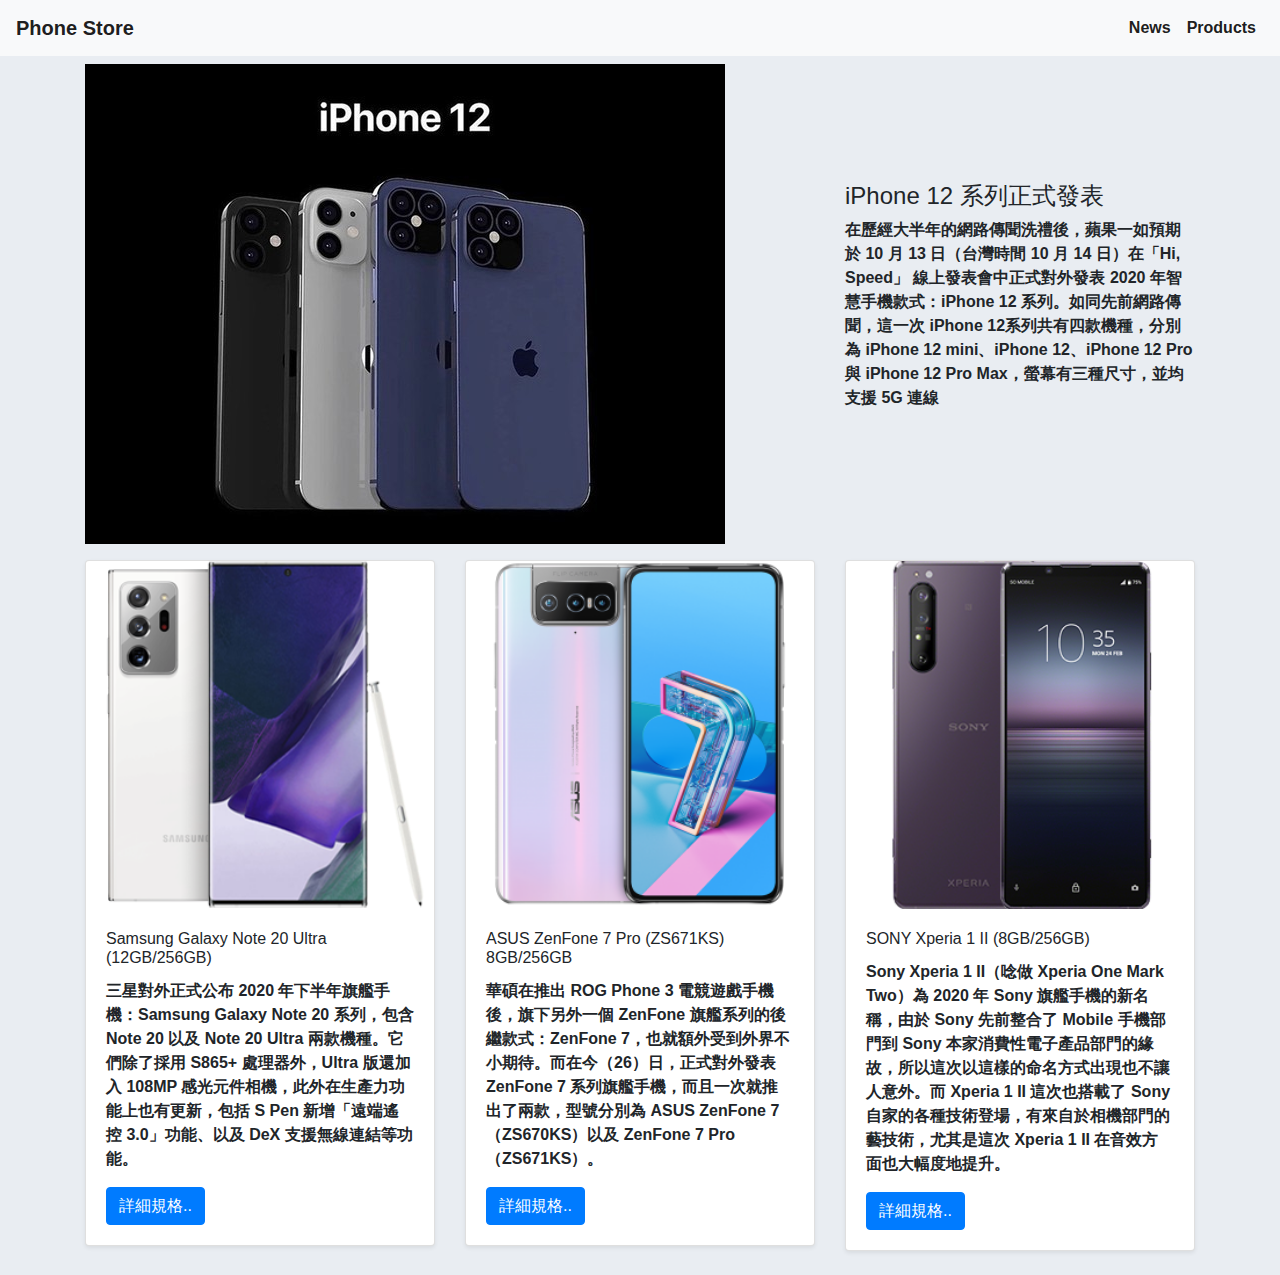
==== index.html @ 59107de8 "initialize" ====
<!doctype html>
<html>
  <head>
    <title>Phone Store</title>
    <!-- Required meta tags -->
    <meta charset="utf-8">
    <meta name="viewport" content="width=device-width, initial-scale=1, shrink-to-fit=no">

    <!-- Bootstrap CSS -->
    <link rel="stylesheet" href="https://stackpath.bootstrapcdn.com/bootstrap/4.3.1/css/bootstrap.min.css" integrity="sha384-ggOyR0iXCbMQv3Xipma34MD+dH/1fQ784/j6cY/iJTQUOhcWr7x9JvoRxT2MZw1T" crossorigin="anonymous">

    <!--Style C-->
    <link rel="stylesheet" href="css/style.css">
  </head>
  <body>
    <nav class="navbar navbar-expand-sm navbar-light bg-light">
        <a class="navbar-brand" href="index.html">Phone Store</a>
        <button class="navbar-toggler d-lg-none" type="button" data-toggle="collapse" data-target="#collapsibleNavId" aria-controls="collapsibleNavId"
            aria-expanded="false" aria-label="Toggle navigation">
            <span class="navbar-toggler-icon"></span>
        </button>
        <div class="collapse navbar-collapse" id="collapsibleNavId">
            <ul class="navbar-nav mt-2 mt-lg-0 ml-auto">
                <li class="nav-item active">
                    <a class="nav-link" href="#">News</a>
                </li>
                <li class="nav-item active">
                    <a class="nav-link" href="product-list.html">Products</a>
                </li>
            </ul>
        </div>
    </nav>

    <div class="container">
        <div class="row mt-2">
            <div class="col-md-8">
                <img src="images/hero.jpg" class="img-fluid" alt="">
            </div>
            <div class="col-md-4 m-auto">
                <h4>iPhone 12 系列正式發表</h4>
                <p>在歷經大半年的網路傳聞洗禮後，蘋果一如預期於 10 月 13 日（台灣時間 10 月 14 日）在「Hi, Speed」
                    線上發表會中正式對外發表 2020 年智慧手機款式：iPhone 12 系列。如同先前網路傳聞，這一次 iPhone 12系列共有四款機種，分別為 iPhone 12 mini、iPhone 12、iPhone 12 Pro 與 iPhone 12 Pro Max，螢幕有三種尺寸，並均支援 5G 連線</p>
            </div>
        </div>
        <div class="row mt-3">
            <div class="col-md-4">
                <div class="card mb-4 shadow-sm">
                    <img class="card-img-top" src="images/Samsung.png" alt="">
                    <div class="card-body">
                        <h6 class="card-title">Samsung Galaxy Note 20 Ultra (12GB/256GB)</h6>
                        <p class="card-text">三星對外正式公布 2020 年下半年旗艦手機：Samsung Galaxy Note 20 系列，包含 Note 20 以及 Note 20 Ultra 兩款機種。它們除了採用 S865+ 處理器外，Ultra 版還加入 108MP 感光元件相機，此外在生產力功能上也有更新，包括 S Pen 新增「遠端遙控 3.0」功能、以及 DeX 支援無線連結等功能。</p>
                        <div class="d-flex justify-content-between align-items-center">
                            <div class="btn-group">
                                <a name="" id="" class="btn btn-primary" href="#" role="button">詳細規格..</a>
                            </div>
                        </div>
                    </div>
                </div>
            </div>
            <div class="col-md-4">
                <div class="card mb-4 shadow-sm">
                    <img class="card-img-top" src="images/Asus.png" alt="">
                    <div class="card-body">
                        <h6 class="card-title">ASUS ZenFone 7 Pro (ZS671KS) 8GB/256GB</h6>
                        <p class="card-text">華碩在推出 ROG Phone 3 電競遊戲手機後，旗下另外一個 ZenFone 旗艦系列的後繼款式：ZenFone 7，也就額外受到外界不小期待。而在今（26）日，正式對外發表 ZenFone 7 系列旗艦手機，而且一次就推出了兩款，型號分別為 ASUS ZenFone 7（ZS670KS）以及 ZenFone 7 Pro（ZS671KS）。</p>
                        <div class="d-flex justify-content-between align-items-center">
                            <div class="btn-group">
                                <a name="" id="" class="btn btn-primary" href="#" role="button">詳細規格..</a>
                            </div>
                        </div>
                    </div>
                </div>
            </div>
            <div class="col-md-4">
                <div class="card mb-4 shadow-sm">
                    <img class="card-img-top" src="images/Sony.png" alt="">
                    <div class="card-body">
                        <h6 class="card-title">SONY Xperia 1 II (8GB/256GB)</h6>
                        <p class="card-text">Sony Xperia 1 II（唸做 Xperia One Mark Two）為 2020 年 Sony 旗艦手機的新名稱，由於 Sony 先前整合了 Mobile 手機部門到 Sony 本家消費性電子產品部門的緣故，所以這次以這樣的命名方式出現也不讓人意外。而 Xperia 1 II 這次也搭載了 Sony 自家的各種技術登場，有來自於相機部門的藝技術，尤其是這次 Xperia 1 II 在音效方面也大幅度地提升。</p>
                        <div class="d-flex justify-content-between align-items-center">
                            <div class="btn-group">
                                <a name="" id="" class="btn btn-primary" href="#" role="button">詳細規格..</a>
                            </div>
                        </div>
                    </div>
                </div>
            </div>
        
        </div>
    </div>


    <!-- Optional JavaScript -->
    <!-- jQuery first, then Popper.js, then Bootstrap JS -->
    <script src="https://code.jquery.com/jquery-3.3.1.slim.min.js" integrity="sha384-q8i/X+965DzO0rT7abK41JStQIAqVgRVzpbzo5smXKp4YfRvH+8abtTE1Pi6jizo" crossorigin="anonymous"></script>
    <script src="https://cdnjs.cloudflare.com/ajax/libs/popper.js/1.14.7/umd/popper.min.js" integrity="sha384-UO2eT0CpHqdSJQ6hJty5KVphtPhzWj9WO1clHTMGa3JDZwrnQq4sF86dIHNDz0W1" crossorigin="anonymous"></script>
    <script src="https://stackpath.bootstrapcdn.com/bootstrap/4.3.1/js/bootstrap.min.js" integrity="sha384-JjSmVgyd0p3pXB1rRibZUAYoIIy6OrQ6VrjIEaFf/nJGzIxFDsf4x0xIM+B07jRM" crossorigin="anonymous"></script>
  </body>
</html>
---- css/style.css ----
body {
    background-color: #e9edf2 !important;
    font-weight: 600;
}

.brand {
    margin-top: 20px;
    height: 300px;
    font-size: 20px;
    background-color: black;
    padding: 20px 15px;   
}

.brand ul {
    list-style: none;
    padding: 0;
    margin: 40px 0;
    
}

.brand li {
    text-align: center;
    margin-bottom: 10px;
}
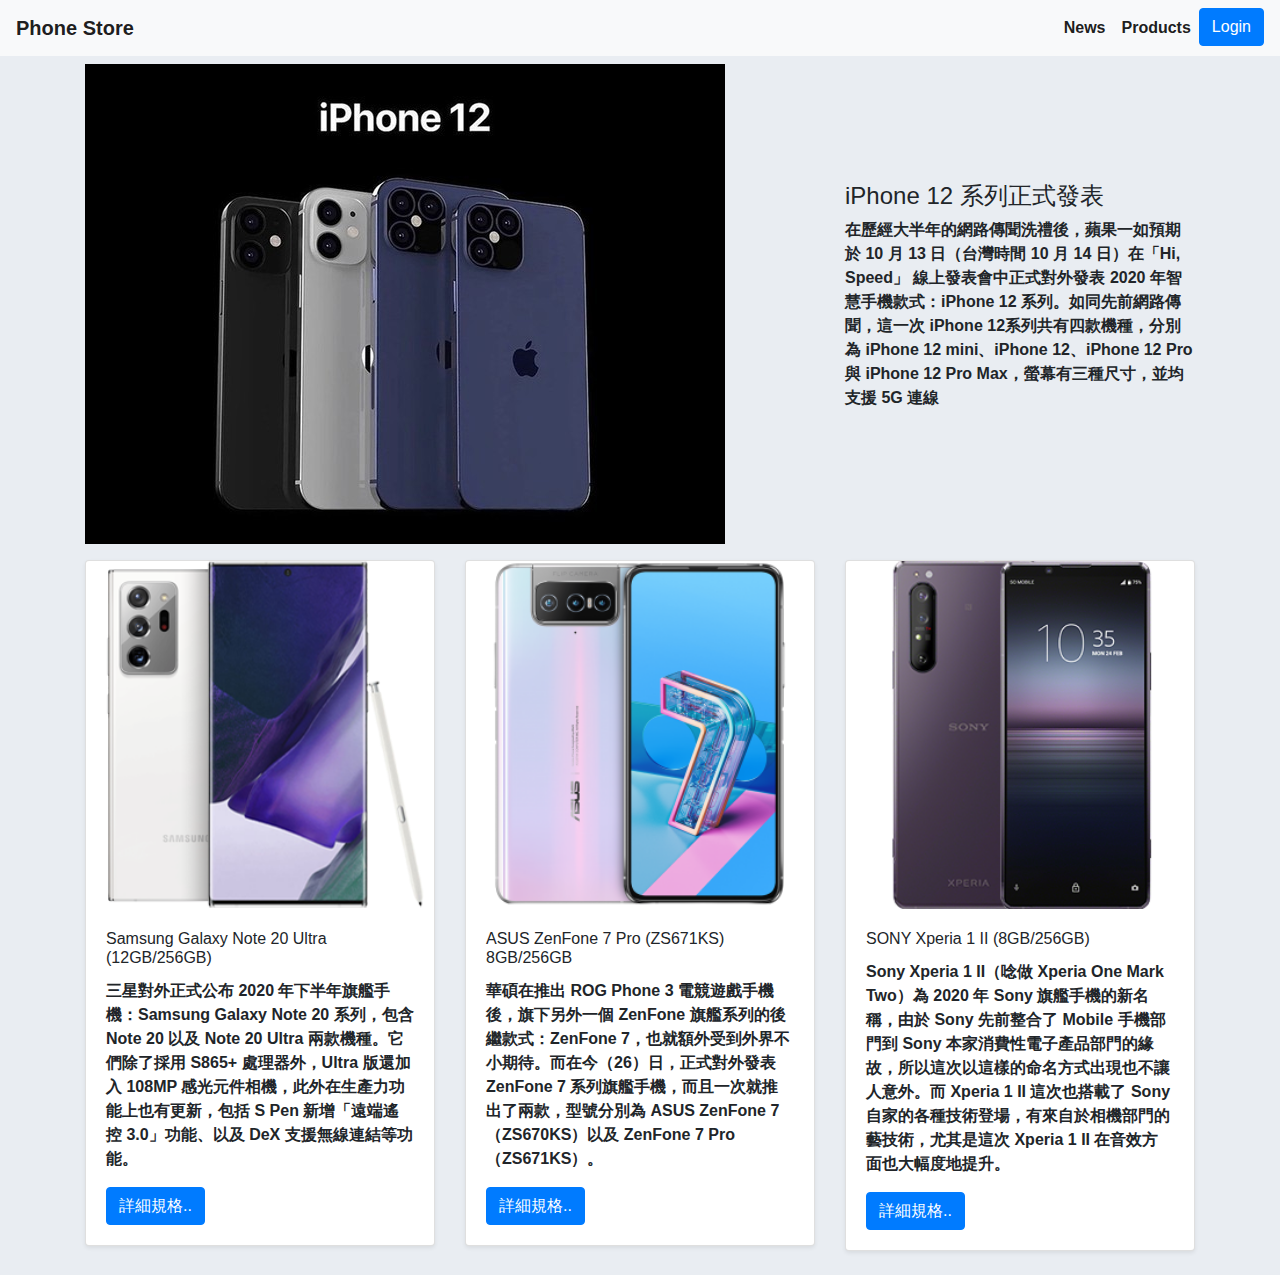
==== commit 4c27446a: "beta2" ====
--- a/index.html
+++ b/index.html
@@ -1,99 +1,117 @@
 <!doctype html>
 <html>
-  <head>
-    <title>Phone Store</title>
-    <!-- Required meta tags -->
-    <meta charset="utf-8">
-    <meta name="viewport" content="width=device-width, initial-scale=1, shrink-to-fit=no">
+    <head>
+        <title>Phone Store</title>
+        <!-- Required meta tags -->
+        <meta charset="utf-8">
+        <meta name="viewport" content="width=device-width, initial-scale=1, shrink-to-fit=no">
 
-    <!-- Bootstrap CSS -->
-    <link rel="stylesheet" href="https://stackpath.bootstrapcdn.com/bootstrap/4.3.1/css/bootstrap.min.css" integrity="sha384-ggOyR0iXCbMQv3Xipma34MD+dH/1fQ784/j6cY/iJTQUOhcWr7x9JvoRxT2MZw1T" crossorigin="anonymous">
+        <!-- Bootstrap CSS -->
+        <link rel="stylesheet" href="https://stackpath.bootstrapcdn.com/bootstrap/4.3.1/css/bootstrap.min.css"
+            integrity="sha384-ggOyR0iXCbMQv3Xipma34MD+dH/1fQ784/j6cY/iJTQUOhcWr7x9JvoRxT2MZw1T" crossorigin="anonymous">
 
-    <!--Style C-->
-    <link rel="stylesheet" href="css/style.css">
-  </head>
-  <body>
-    <nav class="navbar navbar-expand-sm navbar-light bg-light">
-        <a class="navbar-brand" href="index.html">Phone Store</a>
-        <button class="navbar-toggler d-lg-none" type="button" data-toggle="collapse" data-target="#collapsibleNavId" aria-controls="collapsibleNavId"
-            aria-expanded="false" aria-label="Toggle navigation">
-            <span class="navbar-toggler-icon"></span>
-        </button>
-        <div class="collapse navbar-collapse" id="collapsibleNavId">
-            <ul class="navbar-nav mt-2 mt-lg-0 ml-auto">
-                <li class="nav-item active">
-                    <a class="nav-link" href="#">News</a>
-                </li>
-                <li class="nav-item active">
-                    <a class="nav-link" href="product-list.html">Products</a>
-                </li>
-            </ul>
-        </div>
-    </nav>
+        <!-- Custom Style -->
+        <link rel="stylesheet" href="css/style.css">
+    </head>
 
-    <div class="container">
-        <div class="row mt-2">
-            <div class="col-md-8">
-                <img src="images/hero.jpg" class="img-fluid" alt="">
+    <body>
+        <nav class="navbar navbar-expand-sm navbar-light bg-light">
+            <a class="navbar-brand" href="../index.html">Phone Store</a>
+            <button class="navbar-toggler d-lg-none" type="button" data-toggle="collapse" data-target="#collapsibleNavId"
+                aria-controls="collapsibleNavId" aria-expanded="false" aria-label="Toggle navigation">
+                <span class="navbar-toggler-icon"></span>
+            </button>
+            <div class="collapse navbar-collapse" id="collapsibleNavId">
+                <ul class="navbar-nav mt-2 mt-lg-0 ml-auto">
+                    <li class="nav-item active">
+                        <a class="nav-link" href="#">News</a>
+                    </li>
+                    <li class="nav-item active">
+                        <a class="nav-link" href="../product-list.html">Products</a>
+                    </li>
+                    <li class="nav-item active login-btn">
+                        <a href="login.html" class="btn btn-primary">Login</a>
+                    </li>
+                </ul>
             </div>
-            <div class="col-md-4 m-auto">
-                <h4>iPhone 12 系列正式發表</h4>
-                <p>在歷經大半年的網路傳聞洗禮後，蘋果一如預期於 10 月 13 日（台灣時間 10 月 14 日）在「Hi, Speed」
-                    線上發表會中正式對外發表 2020 年智慧手機款式：iPhone 12 系列。如同先前網路傳聞，這一次 iPhone 12系列共有四款機種，分別為 iPhone 12 mini、iPhone 12、iPhone 12 Pro 與 iPhone 12 Pro Max，螢幕有三種尺寸，並均支援 5G 連線</p>
+        </nav>
+
+        <div class="container">
+            <div class="row mt-2">
+                <div class="col-md-8">
+                    <img src="images/hero.jpg" class="img-fluid" alt="">
+                </div>
+                <div class="col-md-4 m-auto">
+                    <h4>iPhone 12 系列正式發表</h4>
+                    <p>在歷經大半年的網路傳聞洗禮後，蘋果一如預期於 10 月 13 日（台灣時間 10 月 14 日）在「Hi, Speed」
+                        線上發表會中正式對外發表 2020 年智慧手機款式：iPhone 12 系列。如同先前網路傳聞，這一次 iPhone 12系列共有四款機種，分別為 iPhone 12 mini、iPhone
+                        12、iPhone 12 Pro 與 iPhone 12 Pro Max，螢幕有三種尺寸，並均支援 5G 連線</p>
+                </div>
             </div>
-        </div>
-        <div class="row mt-3">
-            <div class="col-md-4">
-                <div class="card mb-4 shadow-sm">
-                    <img class="card-img-top" src="images/Samsung.png" alt="">
-                    <div class="card-body">
-                        <h6 class="card-title">Samsung Galaxy Note 20 Ultra (12GB/256GB)</h6>
-                        <p class="card-text">三星對外正式公布 2020 年下半年旗艦手機：Samsung Galaxy Note 20 系列，包含 Note 20 以及 Note 20 Ultra 兩款機種。它們除了採用 S865+ 處理器外，Ultra 版還加入 108MP 感光元件相機，此外在生產力功能上也有更新，包括 S Pen 新增「遠端遙控 3.0」功能、以及 DeX 支援無線連結等功能。</p>
-                        <div class="d-flex justify-content-between align-items-center">
-                            <div class="btn-group">
-                                <a name="" id="" class="btn btn-primary" href="#" role="button">詳細規格..</a>
+            <div class="row mt-3">
+                <div class="col-md-4">
+                    <div class="card mb-4 shadow-sm">
+                        <img class="card-img-top" src="images/Samsung.png" alt="">
+                        <div class="card-body">
+                            <h6 class="card-title">Samsung Galaxy Note 20 Ultra (12GB/256GB)</h6>
+                            <p class="card-text">三星對外正式公布 2020 年下半年旗艦手機：Samsung Galaxy Note 20 系列，包含 Note 20 以及 Note 20
+                                Ultra 兩款機種。它們除了採用 S865+ 處理器外，Ultra 版還加入 108MP 感光元件相機，此外在生產力功能上也有更新，包括 S Pen 新增「遠端遙控
+                                3.0」功能、以及 DeX 支援無線連結等功能。</p>
+                            <div class="d-flex justify-content-between align-items-center">
+                                <div class="btn-group">
+                                    <a name="" id="" class="btn btn-primary" href="#" role="button">詳細規格..</a>
+                                </div>
                             </div>
                         </div>
                     </div>
                 </div>
-            </div>
-            <div class="col-md-4">
-                <div class="card mb-4 shadow-sm">
-                    <img class="card-img-top" src="images/Asus.png" alt="">
-                    <div class="card-body">
-                        <h6 class="card-title">ASUS ZenFone 7 Pro (ZS671KS) 8GB/256GB</h6>
-                        <p class="card-text">華碩在推出 ROG Phone 3 電競遊戲手機後，旗下另外一個 ZenFone 旗艦系列的後繼款式：ZenFone 7，也就額外受到外界不小期待。而在今（26）日，正式對外發表 ZenFone 7 系列旗艦手機，而且一次就推出了兩款，型號分別為 ASUS ZenFone 7（ZS670KS）以及 ZenFone 7 Pro（ZS671KS）。</p>
-                        <div class="d-flex justify-content-between align-items-center">
-                            <div class="btn-group">
-                                <a name="" id="" class="btn btn-primary" href="#" role="button">詳細規格..</a>
+                <div class="col-md-4">
+                    <div class="card mb-4 shadow-sm">
+                        <img class="card-img-top" src="images/Asus.png" alt="">
+                        <div class="card-body">
+                            <h6 class="card-title">ASUS ZenFone 7 Pro (ZS671KS) 8GB/256GB</h6>
+                            <p class="card-text">華碩在推出 ROG Phone 3 電競遊戲手機後，旗下另外一個 ZenFone 旗艦系列的後繼款式：ZenFone
+                                7，也就額外受到外界不小期待。而在今（26）日，正式對外發表 ZenFone 7 系列旗艦手機，而且一次就推出了兩款，型號分別為 ASUS ZenFone 7（ZS670KS）以及
+                                ZenFone 7 Pro（ZS671KS）。</p>
+                            <div class="d-flex justify-content-between align-items-center">
+                                <div class="btn-group">
+                                    <a name="" id="" class="btn btn-primary" href="#" role="button">詳細規格..</a>
+                                </div>
                             </div>
                         </div>
                     </div>
                 </div>
-            </div>
-            <div class="col-md-4">
-                <div class="card mb-4 shadow-sm">
-                    <img class="card-img-top" src="images/Sony.png" alt="">
-                    <div class="card-body">
-                        <h6 class="card-title">SONY Xperia 1 II (8GB/256GB)</h6>
-                        <p class="card-text">Sony Xperia 1 II（唸做 Xperia One Mark Two）為 2020 年 Sony 旗艦手機的新名稱，由於 Sony 先前整合了 Mobile 手機部門到 Sony 本家消費性電子產品部門的緣故，所以這次以這樣的命名方式出現也不讓人意外。而 Xperia 1 II 這次也搭載了 Sony 自家的各種技術登場，有來自於相機部門的藝技術，尤其是這次 Xperia 1 II 在音效方面也大幅度地提升。</p>
-                        <div class="d-flex justify-content-between align-items-center">
-                            <div class="btn-group">
-                                <a name="" id="" class="btn btn-primary" href="#" role="button">詳細規格..</a>
+                <div class="col-md-4">
+                    <div class="card mb-4 shadow-sm">
+                        <img class="card-img-top" src="images/Sony.png" alt="">
+                        <div class="card-body">
+                            <h6 class="card-title">SONY Xperia 1 II (8GB/256GB)</h6>
+                            <p class="card-text">Sony Xperia 1 II（唸做 Xperia One Mark Two）為 2020 年 Sony 旗艦手機的新名稱，由於 Sony
+                                先前整合了 Mobile 手機部門到 Sony 本家消費性電子產品部門的緣故，所以這次以這樣的命名方式出現也不讓人意外。而 Xperia 1 II 這次也搭載了 Sony
+                                自家的各種技術登場，有來自於相機部門的藝技術，尤其是這次 Xperia 1 II 在音效方面也大幅度地提升。</p>
+                            <div class="d-flex justify-content-between align-items-center">
+                                <div class="btn-group">
+                                    <a name="" id="" class="btn btn-primary" href="#" role="button">詳細規格..</a>
+                                </div>
                             </div>
                         </div>
                     </div>
                 </div>
+
             </div>
-        
         </div>
-    </div>
 
 
-    <!-- Optional JavaScript -->
-    <!-- jQuery first, then Popper.js, then Bootstrap JS -->
-    <script src="https://code.jquery.com/jquery-3.3.1.slim.min.js" integrity="sha384-q8i/X+965DzO0rT7abK41JStQIAqVgRVzpbzo5smXKp4YfRvH+8abtTE1Pi6jizo" crossorigin="anonymous"></script>
-    <script src="https://cdnjs.cloudflare.com/ajax/libs/popper.js/1.14.7/umd/popper.min.js" integrity="sha384-UO2eT0CpHqdSJQ6hJty5KVphtPhzWj9WO1clHTMGa3JDZwrnQq4sF86dIHNDz0W1" crossorigin="anonymous"></script>
-    <script src="https://stackpath.bootstrapcdn.com/bootstrap/4.3.1/js/bootstrap.min.js" integrity="sha384-JjSmVgyd0p3pXB1rRibZUAYoIIy6OrQ6VrjIEaFf/nJGzIxFDsf4x0xIM+B07jRM" crossorigin="anonymous"></script>
-  </body>
+        <!-- Optional JavaScript -->
+        <!-- jQuery first, then Popper.js, then Bootstrap JS -->
+        <script src="https://code.jquery.com/jquery-3.3.1.slim.min.js"
+            integrity="sha384-q8i/X+965DzO0rT7abK41JStQIAqVgRVzpbzo5smXKp4YfRvH+8abtTE1Pi6jizo"
+            crossorigin="anonymous"></script>
+        <script src="https://cdnjs.cloudflare.com/ajax/libs/popper.js/1.14.7/umd/popper.min.js"
+            integrity="sha384-UO2eT0CpHqdSJQ6hJty5KVphtPhzWj9WO1clHTMGa3JDZwrnQq4sF86dIHNDz0W1"
+            crossorigin="anonymous"></script>
+        <script src="https://stackpath.bootstrapcdn.com/bootstrap/4.3.1/js/bootstrap.min.js"
+            integrity="sha384-JjSmVgyd0p3pXB1rRibZUAYoIIy6OrQ6VrjIEaFf/nJGzIxFDsf4x0xIM+B07jRM"
+            crossorigin="anonymous"></script>
+    </body>
 </html>--- a/css/style.css
+++ b/css/style.css
@@ -1,24 +1,8 @@
 body {
-    background-color: #e9edf2 !important;
-    font-weight: 600;
+  background-color: #e9edf2 !important;
+  font-weight: 600;
 }
 
-.brand {
-    margin-top: 20px;
-    height: 300px;
-    font-size: 20px;
-    background-color: black;
-    padding: 20px 15px;   
-}
-
-.brand ul {
-    list-style: none;
-    padding: 0;
-    margin: 40px 0;
-    
-}
-
-.brand li {
-    text-align: center;
-    margin-bottom: 10px;
-}
+.login, .signup {
+    padding-top: 3em; 
+ }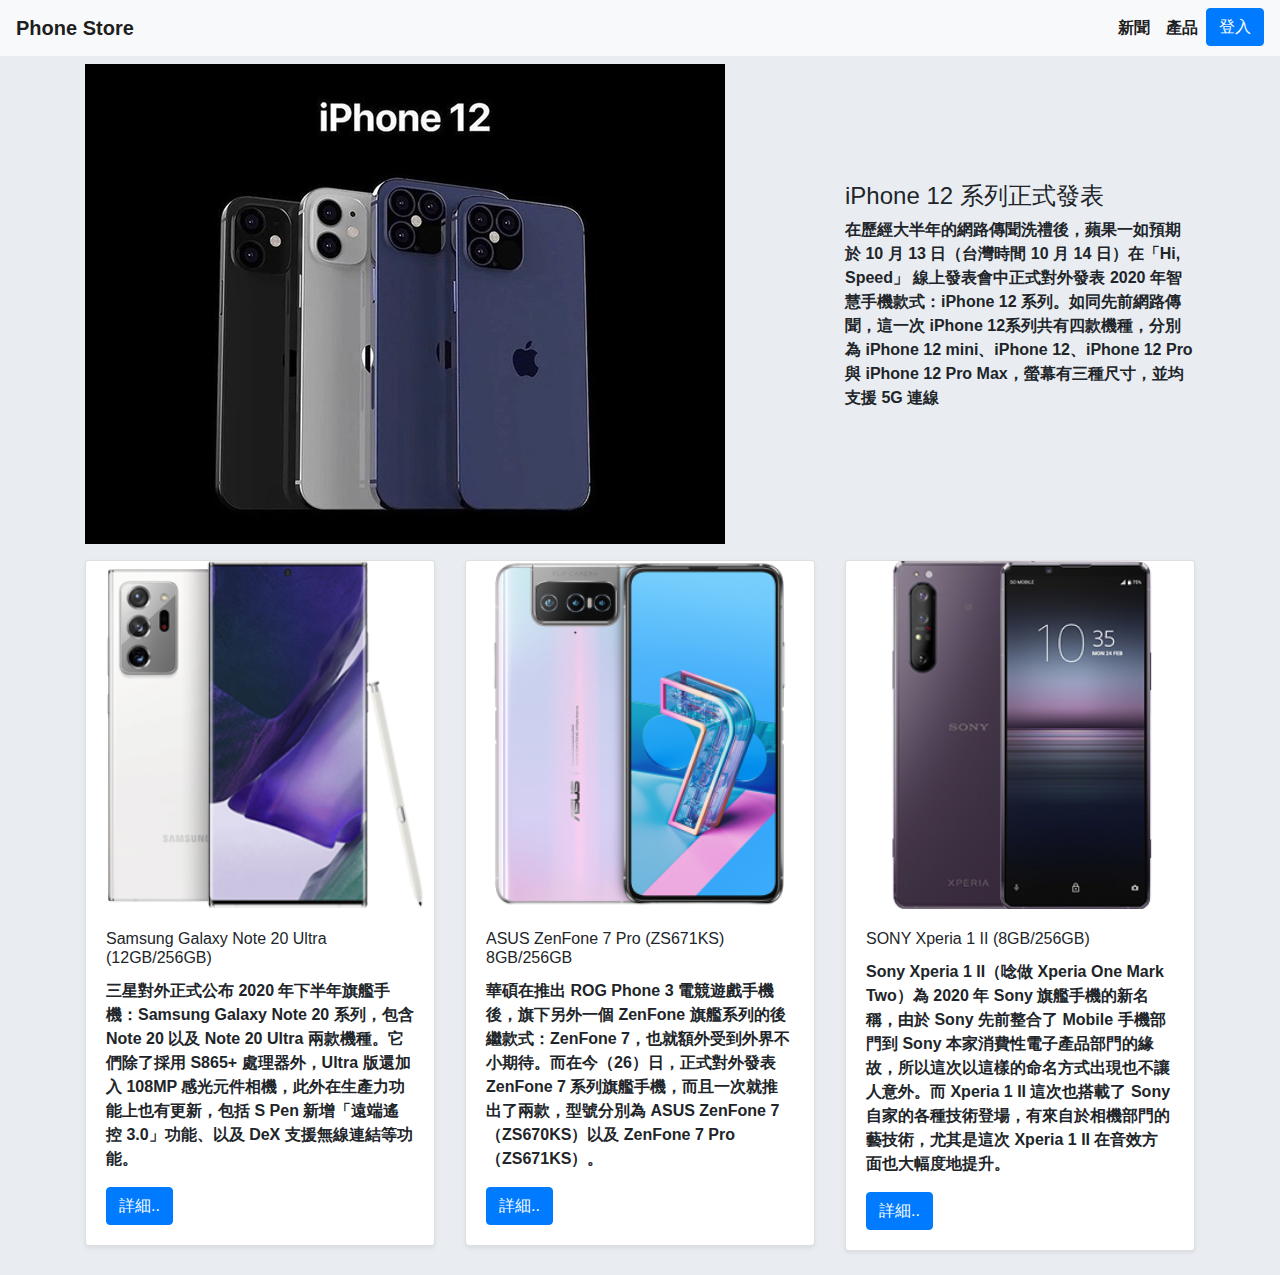
==== commit 83006bdc: "Add product login and not login, change en to ch" ====
--- a/index.html
+++ b/index.html
@@ -24,13 +24,13 @@
             <div class="collapse navbar-collapse" id="collapsibleNavId">
                 <ul class="navbar-nav mt-2 mt-lg-0 ml-auto">
                     <li class="nav-item active">
-                        <a class="nav-link" href="#">News</a>
+                        <a class="nav-link" href="#">新聞</a>
                     </li>
                     <li class="nav-item active">
-                        <a class="nav-link" href="../product-list.html">Products</a>
+                        <a class="nav-link" href="../product-list.html">產品</a>
                     </li>
                     <li class="nav-item active login-btn">
-                        <a href="login.html" class="btn btn-primary">Login</a>
+                        <a href="login.html" class="btn btn-primary">登入</a>
                     </li>
                 </ul>
             </div>
@@ -59,7 +59,7 @@
                                 3.0」功能、以及 DeX 支援無線連結等功能。</p>
                             <div class="d-flex justify-content-between align-items-center">
                                 <div class="btn-group">
-                                    <a name="" id="" class="btn btn-primary" href="#" role="button">詳細規格..</a>
+                                    <a name="" id="" class="btn btn-primary" href="#" role="button">詳細..</a>
                                 </div>
                             </div>
                         </div>
@@ -75,7 +75,7 @@
                                 ZenFone 7 Pro（ZS671KS）。</p>
                             <div class="d-flex justify-content-between align-items-center">
                                 <div class="btn-group">
-                                    <a name="" id="" class="btn btn-primary" href="#" role="button">詳細規格..</a>
+                                    <a name="" id="" class="btn btn-primary" href="#" role="button">詳細..</a>
                                 </div>
                             </div>
                         </div>
@@ -91,7 +91,7 @@
                                 自家的各種技術登場，有來自於相機部門的藝技術，尤其是這次 Xperia 1 II 在音效方面也大幅度地提升。</p>
                             <div class="d-flex justify-content-between align-items-center">
                                 <div class="btn-group">
-                                    <a name="" id="" class="btn btn-primary" href="#" role="button">詳細規格..</a>
+                                    <a name="" id="" class="btn btn-primary" href="#" role="button">詳細..</a>
                                 </div>
                             </div>
                         </div>
